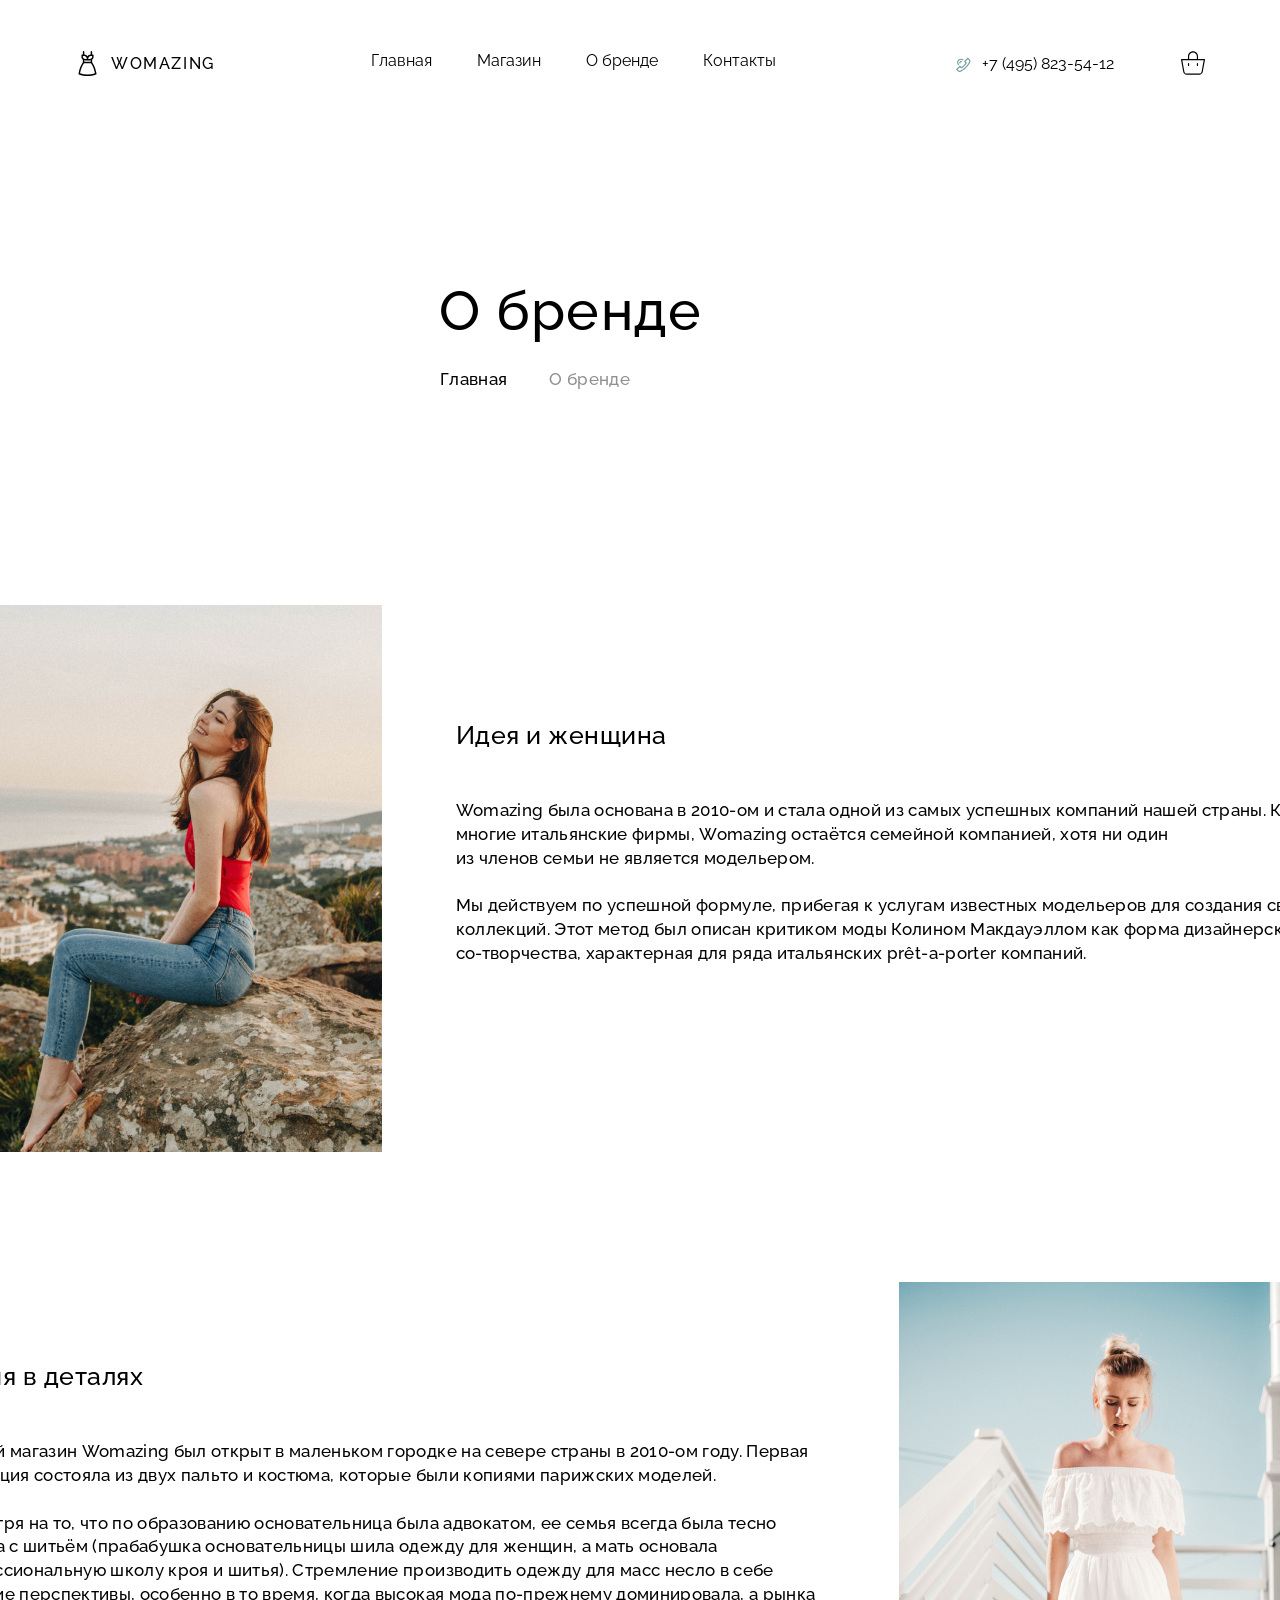
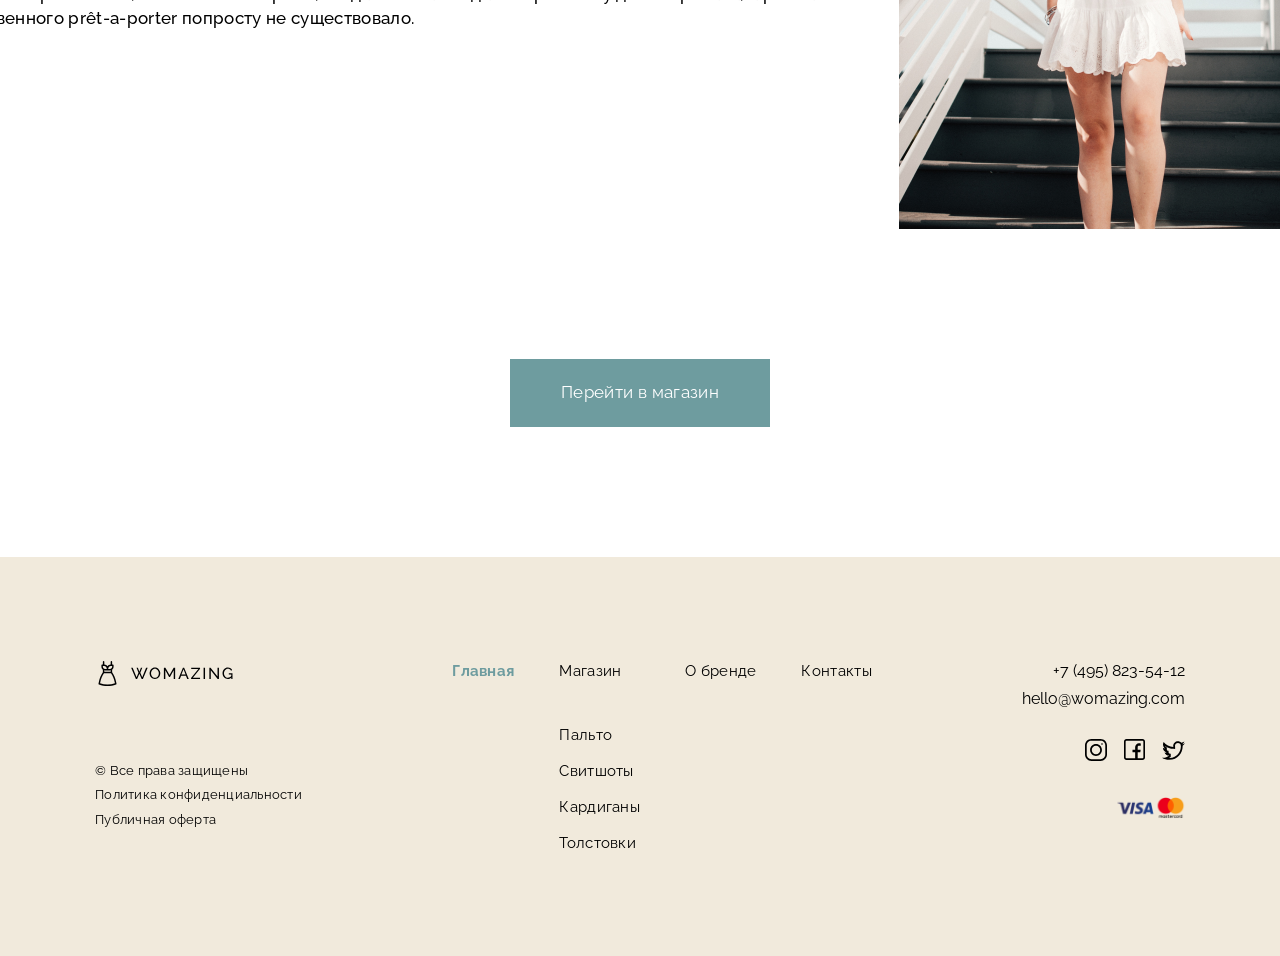
==== aboutbrand.html @ d9ff3e4c "feat: add aboutbrand section" ====
<!DOCTYPE html>
<html lang="ru  ">
<head>
    <meta charset="UTF-8">
    <meta name="viewport" content="width=device-width, initial-scale=1.0">
    <title>WOMAZING</title>
    <link rel="stylesheet" href="./assets/styles/index.css">
</head>
<body>
   <header class="header" id="header">
    <div class="container header__container">
        <div class="header__logo flex">
            <svg width="25" height="25" viewBox="0 0 25 25" fill="none" xmlns="http://www.w3.org/2000/svg">
            <path d="M21.5169 22.6493L21.1587 20.9776C20.4207 17.5332 19.0683 14.2964 17.1387 11.3529V8.64058C18.0275 7.97178 18.6035 6.9084 18.6035 5.71289V4.24805C18.6035 3.84355 18.2756 3.51562 17.8711 3.51562H17.1387V0.732422C17.1387 0.32793 16.8107 0 16.4062 0C16.0018 0 15.6738 0.32793 15.6738 0.732422V3.52339C14.3584 3.6001 13.2059 4.29209 12.5 5.31528C11.7941 4.29209 10.6416 3.6001 9.32617 3.52339V0.732422C9.32617 0.32793 8.99824 0 8.59375 0C8.18926 0 7.86133 0.32793 7.86133 0.732422V3.51562H7.1289C6.72441 3.51562 6.39648 3.84355 6.39648 4.24805V5.71289C6.39648 6.9084 6.97246 7.97178 7.86133 8.64058V11.3529C5.93174 14.2964 4.57934 17.5332 3.84126 20.9776L3.48305 22.6493C3.40649 23.0066 3.60507 23.3658 3.94853 23.4909C6.69741 24.4923 9.57451 25 12.5 25C15.4255 25 18.3026 24.4923 21.0515 23.4909C21.3949 23.3658 21.5935 23.0067 21.5169 22.6493ZM15.918 4.98047H17.1387V5.71289C17.1387 6.92446 16.153 7.91016 14.9414 7.91016H13.2324V7.66602C13.2324 6.1852 14.4372 4.98047 15.918 4.98047ZM7.86133 4.98047H9.08203C10.5628 4.98047 11.7676 6.1852 11.7676 7.66602V7.91016H10.0586C8.84702 7.91016 7.86133 6.92446 7.86133 5.71289V4.98047ZM10.0586 9.375H14.9414C15.1922 9.375 15.4371 9.34956 15.6738 9.30132V10.8398H9.32617V9.30132C9.56289 9.34956 9.80781 9.375 10.0586 9.375ZM12.5 23.5352C9.95849 23.5352 7.45561 23.128 5.05073 22.3244L5.27353 21.2846C5.96118 18.0757 7.21054 15.0566 8.98901 12.3047L16.0109 12.3047C17.7894 15.0566 19.0388 18.0757 19.7264 21.2845L19.9492 22.3244C17.5444 23.128 15.0415 23.5352 12.5 23.5352Z" fill="black"/>
            </svg>
            <h3 class="header__title_logo">Womazing</h3>
        </div>
        <nav class="header__nav">
            <ul class="header__menu flex">
                <li class="header__list header_list2"><a href="index.html">Главная</a></li>
                <li class="header__list" ><a href="oneitem.html">Магазин</a></li>
                <li class="header__list"><a href="aboutbrand.html">О бренде</a></li>
                <li class="header__list"><a href="contact.html">Контакты</a></li>
            </ul>
        </nav>
        <div class="header__shop_info flex">
            <div class="header__contact flex">
                
            <a href="tel:+74958235412" class="header__phone flex">
            <svg width="17" height="17" viewBox="0 0 17 17" fill="none" xmlns="http://www.w3.org/2000/svg">
            <g clip-path="url(#clip0_64246_422)">
            <path d="M2.25241 4.81643C0.750584 6.31823 0.750584 8.7618 2.25238 10.2636L3.05007 9.46592C1.98816 8.40402 1.98814 6.67613 3.0501 5.61417C4.11203 4.55224 5.83992 4.55224 6.90185 5.61414L7.69953 4.81646C6.19776 3.31463 3.75418 3.31466 2.25241 4.81643Z" fill="#6E9C9F"/>
            <path d="M3.84127 6.39119C3.2091 7.02336 3.20907 8.05201 3.84124 8.68421L4.63895 7.88653C4.54578 7.79335 4.49446 7.66947 4.49446 7.53772C4.49446 7.40599 4.54581 7.2821 4.63898 7.18893C4.73215 7.09576 4.85603 7.04444 4.98776 7.04444C5.11952 7.04444 5.24343 7.09576 5.33658 7.18893L6.13426 6.39122C5.50209 5.75902 4.47344 5.75902 3.84127 6.39119Z" fill="#6E9C9F"/>
            <path d="M13.7483 4.43513L11.8551 2.54848L7.92337 6.47367L9.44758 8.04781C9.19214 8.50125 8.6379 9.3699 7.69334 10.3145C6.74865 11.2592 5.87366 11.8197 5.41587 12.0792L3.87261 10.5556L0.0022583 14.4029L1.8851 16.2983C2.60485 17.0181 3.69998 17.2046 4.6102 16.7625C5.99921 16.0879 8.09546 14.8431 10.1943 12.7443C12.2931 10.6455 13.5379 8.54924 14.2125 7.16023C14.3723 6.83109 14.45 6.47787 14.45 6.12692C14.45 5.5072 14.2078 4.89464 13.7483 4.43513ZM13.1977 6.66732C12.5609 7.97846 11.3845 9.95865 9.39661 11.9466C7.40868 13.9345 5.42849 15.1109 4.11735 15.7477C3.63935 15.9799 3.06287 15.8806 2.6842 15.5019L1.59746 14.4079L3.87543 12.1436L5.19015 13.4415L5.5419 13.2849C5.59905 13.2595 6.95947 12.6438 8.49116 11.1121C10.0239 9.57947 10.6267 8.23054 10.6515 8.17386L10.8041 7.82683L9.50677 6.48705L11.8559 4.14178L12.9512 5.23327C13.3307 5.6133 13.4298 6.18952 13.1977 6.66732Z" fill="#6E9C9F"/>
            </g>
            <defs>
            <clipPath id="clip0_64246_422">
            <rect width="17" height="17" fill="white"/>
            </clipPath>
            </defs>
            </svg>
               <span class="header__number"> +7 (495) 823-54-12</span>
            </a>
            </div>
            <svg width="24" height="24" viewBox="0 0 24 24" fill="none" xmlns="http://www.w3.org/2000/svg">
            <g clip-path="url(#clip0_64246_433)">
            <path d="M23.8454 8.2243C23.7281 8.10906 23.5642 8.05442 23.4012 8.07624H17.0343V5.26295C17.0343 2.4826 14.7804 0.228699 12.0001 0.228699C9.21971 0.228699 6.96582 2.4826 6.96582 5.26295V8.07624H0.598861C0.421164 8.07624 0.243523 8.07624 0.154646 8.2243C0.0352739 8.33902 -0.0201042 8.5051 0.00659291 8.66851L2.22761 20.81C2.53789 22.5037 4.00034 23.7431 5.72199 23.7713H18.278C20.0046 23.7289 21.464 22.4797 21.7724 20.7804L23.9934 8.66851C24.0201 8.5051 23.9648 8.33902 23.8454 8.2243ZM8.1503 5.26295C8.1503 3.13682 9.87388 1.41324 12 1.41324C14.1261 1.41324 15.8497 3.13682 15.8497 5.26295V8.07624H8.1503V5.26295ZM20.5879 20.6323C20.3884 21.7547 19.4179 22.5759 18.278 22.5868H5.72199C4.58212 22.5759 3.61161 21.7547 3.41215 20.6323L1.30959 9.26078H22.6904L20.5879 20.6323Z" fill="black"/>
            <path d="M16.4421 15.0354C16.7692 15.0354 17.0343 14.7702 17.0343 14.4431V12.6663C17.0343 12.3392 16.7692 12.074 16.4421 12.074C16.1149 12.074 15.8498 12.3392 15.8498 12.6663V14.4431C15.8497 14.7702 16.1149 15.0354 16.4421 15.0354Z" fill="black"/>
            <path d="M7.55803 15.0354C7.88514 15.0354 8.1503 14.7702 8.1503 14.4431V12.6663C8.1503 12.3392 7.88514 12.074 7.55803 12.074C7.23092 12.074 6.96576 12.3392 6.96576 12.6663V14.4431C6.96576 14.7702 7.23092 15.0354 7.55803 15.0354Z" fill="black"/>
            </g>
            <defs>
            <clipPath id="clip0_64246_433">
            <rect width="24" height="24" fill="white"/>
            </clipPath>
            </defs>
            </svg>
        </div>
    </div>
   </header>

   <section class="hero_aboutbrand">
    <div class="containers hero_aboutbrand_container">
        <h1 class="hero_aboutbrand_title">О бренде</h1>
        <div class="about_breadcrumb">
            <p class="about_text">Главная</p>
            <p class="about_text aboutbrand_3">O бренде</p>
        </div>
    </div>
    <div class="about_body contai_ner">
        <div class="about_row">
            <div class="about_media">
                <img src="./assets/images/aboutbrandfirstimg.png"
                    alt="Основательница Womazing"
                    class="about_image"
                    loading="lazy" />
        </div>
        <div class="about_content">
            <h2 class="about_subtitle">Идея и женщина</h2>
            <p class="about_text">Womazing была основана в 2010-ом и стала одной из самых успешных компаний нашей страны. Как и многие итальянские фирмы, Womazing остаётся семейной компанией, хотя ни один<br> из членов семьи не является модельером.<br><br></p>
            <p class="about_text">Мы действуем по успешной формуле, прибегая к услугам известных модельеров для создания своих коллекций. Этот метод был описан критиком моды Колином Макдауэллом как форма дизайнерского со-творчества, характерная для ряда итальянских prêt-a-porter компаний. </p>
        </div>
        </div>
            <div class="about_row about_row--reversed">
            <div class="about_media">
                <img src="./assets/images/aboutbrandsecondpng.png"
                    alt="Магазин Womazing"
                    class="about_image"
                    loading="lazy" />
        </div>
        <div class="about_content about_content2">
            <h2 class="about_subtitle ">Магия в деталях</h2>
            <p class="about_text">Первый магазин Womazing был открыт в маленьком городке на севере страны в 2010-ом году. Первая коллекция состояла из двух пальто и костюма, которые были копиями парижских моделей.<br><br></p>
            <p class="about_text">Несмотря на то, что по образованию основательница была адвокатом, ее семья всегда была тесно связана с шитьём (прабабушка основательницы шила одежду для женщин, а мать основала профессиональную школу кроя и шитья). Стремление производить одежду для масс несло в себе большие перспективы, особенно в то время, когда высокая мода по-прежнему доминировала, а рынка качественного prêt-a-porter попросту не существовало. </p>
        </div>
        </div>
    
        <!-- CTA -->
        <div class="quantity-aboutbrand">
            <button class="brand_basket">Перейти в магазин</button>
        </div>

    </div>
   </section>

   <section>
       <footer class="footer" id="footer">
    <div class="container footer__container flex">
        <div class="footer__info">
            <svg width="139" height="25" viewBox="0 0 139 25" fill="none" xmlns="http://www.w3.org/2000/svg">
            <path d="M21.5169 22.6493L21.1587 20.9776C20.4207 17.5332 19.0683 14.2964 17.1387 11.3529V8.64058C18.0275 7.97178 18.6035 6.9084 18.6035 5.71289V4.24805C18.6035 3.84355 18.2756 3.51562 17.8711 3.51562H17.1387V0.732422C17.1387 0.32793 16.8107 0 16.4062 0C16.0018 0 15.6738 0.32793 15.6738 0.732422V3.52339C14.3584 3.6001 13.2059 4.29209 12.5 5.31528C11.7941 4.29209 10.6416 3.6001 9.32617 3.52339V0.732422C9.32617 0.32793 8.99824 0 8.59375 0C8.18926 0 7.86133 0.32793 7.86133 0.732422V3.51562H7.1289C6.72441 3.51562 6.39648 3.84355 6.39648 4.24805V5.71289C6.39648 6.9084 6.97246 7.97178 7.86133 8.64058V11.3529C5.93174 14.2964 4.57934 17.5332 3.84126 20.9776L3.48305 22.6493C3.40649 23.0066 3.60507 23.3658 3.94853 23.4909C6.69741 24.4923 9.57451 25 12.5 25C15.4255 25 18.3026 24.4923 21.0515 23.4909C21.3949 23.3658 21.5935 23.0067 21.5169 22.6493ZM15.918 4.98047H17.1387V5.71289C17.1387 6.92446 16.153 7.91016 14.9414 7.91016H13.2324V7.66602C13.2324 6.1852 14.4372 4.98047 15.918 4.98047ZM7.86133 4.98047H9.08203C10.5628 4.98047 11.7676 6.1852 11.7676 7.66602V7.91016H10.0586C8.84702 7.91016 7.86133 6.92446 7.86133 5.71289V4.98047ZM10.0586 9.375H14.9414C15.1922 9.375 15.4371 9.34956 15.6738 9.30132V10.8398H9.32617V9.30132C9.56289 9.34956 9.80781 9.375 10.0586 9.375ZM12.5 23.5352C9.95849 23.5352 7.45561 23.128 5.05073 22.3244L5.27353 21.2846C5.96118 18.0757 7.21054 15.0566 8.98901 12.3047L16.0109 12.3047C17.7894 15.0566 19.0388 18.0757 19.7264 21.2845L19.9492 22.3244C17.5444 23.128 15.0415 23.5352 12.5 23.5352Z" fill="black"/>
            <path d="M41.52 6.704H42.88L44.384 10.656L45.904 6.704H47.264L45.296 11.648L47.248 16.336L51.088 6.64H52.656L47.904 18H46.656L44.4 12.64L42.128 18H40.88L36.144 6.64H37.696L41.552 16.336L43.488 11.648L41.52 6.704ZM59.9274 18.08C59.1274 18.08 58.402 17.92 57.7514 17.6C57.1007 17.28 56.5354 16.848 56.0554 16.304C55.586 15.7493 55.2234 15.1307 54.9674 14.448C54.7114 13.7547 54.5834 13.0453 54.5834 12.32C54.5834 11.5627 54.7167 10.8427 54.9834 10.16C55.2607 9.46667 55.6394 8.85333 56.1194 8.32C56.61 7.776 57.1807 7.34933 57.8314 7.04C58.482 6.72 59.1914 6.56 59.9594 6.56C60.7594 6.56 61.4847 6.72533 62.1354 7.056C62.786 7.38667 63.346 7.82933 63.8154 8.384C64.2847 8.93867 64.6474 9.55733 64.9034 10.24C65.1594 10.9227 65.2874 11.6213 65.2874 12.336C65.2874 13.0933 65.154 13.8187 64.8874 14.512C64.6207 15.1947 64.242 15.808 63.7514 16.352C63.2714 16.8853 62.706 17.3067 62.0554 17.616C61.4047 17.9253 60.6954 18.08 59.9274 18.08ZM56.0394 12.32C56.0394 12.896 56.13 13.456 56.3114 14C56.5034 14.5333 56.77 15.008 57.1114 15.424C57.4527 15.84 57.8634 16.1707 58.3434 16.416C58.8234 16.6613 59.3567 16.784 59.9434 16.784C60.5514 16.784 61.0954 16.656 61.5754 16.4C62.0554 16.144 62.4607 15.8027 62.7914 15.376C63.1327 14.9493 63.3887 14.4693 63.5594 13.936C63.7407 13.4027 63.8314 12.864 63.8314 12.32C63.8314 11.744 63.7354 11.1893 63.5434 10.656C63.362 10.1227 63.0954 9.648 62.7434 9.232C62.402 8.80533 61.9914 8.47467 61.5114 8.24C61.042 7.99467 60.5194 7.872 59.9434 7.872C59.3354 7.872 58.7914 8 58.3114 8.256C57.8314 8.50133 57.4207 8.83733 57.0794 9.264C56.7487 9.69067 56.4927 10.1707 56.3114 10.704C56.13 11.2267 56.0394 11.7653 56.0394 12.32ZM78.7121 18V9.328L74.9681 16H74.0881L70.3281 9.328V18H68.8881V6.64H70.4081L74.5201 14.016L78.6481 6.64H80.1521V18H78.7121ZM87.9285 6.64H89.1445L93.7845 18H92.2485L90.9045 14.672H86.1365L84.8085 18H83.2725L87.9285 6.64ZM90.5845 13.552L88.5365 8.304L86.4245 13.552H90.5845ZM96.0526 16.88L103.381 7.92H96.1966V6.64H105.061V7.76L97.8606 16.72H105.061V18H96.0526V16.88ZM108.594 18V6.64H110.034V18H108.594ZM115.791 9.296V18H114.351V6.64H115.567L122.511 15.52V6.656H123.951V18H122.639L115.791 9.296ZM132.823 18.08C132.076 18.08 131.378 17.92 130.727 17.6C130.087 17.2693 129.527 16.832 129.047 16.288C128.567 15.7333 128.194 15.1147 127.927 14.432C127.66 13.7387 127.527 13.024 127.527 12.288C127.527 11.52 127.66 10.7947 127.927 10.112C128.194 9.41867 128.562 8.80533 129.031 8.272C129.511 7.73867 130.071 7.32267 130.711 7.024C131.362 6.71467 132.066 6.56 132.823 6.56C133.922 6.56 134.828 6.78933 135.543 7.248C136.258 7.70667 136.796 8.304 137.159 9.04L136.055 9.808C135.724 9.14667 135.271 8.656 134.695 8.336C134.119 8.016 133.484 7.856 132.791 7.856C132.215 7.856 131.692 7.97867 131.223 8.224C130.754 8.46933 130.348 8.80533 130.007 9.232C129.676 9.648 129.42 10.1227 129.239 10.656C129.068 11.1893 128.983 11.744 128.983 12.32C128.983 13.1307 129.154 13.8773 129.495 14.56C129.847 15.232 130.322 15.7707 130.919 16.176C131.516 16.5813 132.188 16.784 132.935 16.784C133.543 16.784 134.124 16.64 134.679 16.352C135.244 16.0533 135.778 15.6 136.279 14.992V13.424H133.831V12.336H137.495V18H136.279V16.464C135.298 17.5413 134.146 18.08 132.823 18.08Z" fill="black"/>
            </svg>
            <div class="footer__content">
                <p class="footer__desc">© Все права защищены </p>
                <p class="footer__desc">Политика конфиденциальности </p>
                <p class="footer__desc">Публичная оферта </p>
            </div>
        </div>
        <nav class="footer__nav flex">
            <ul class="footer__menu ">
                <li class="footer__list zg"><a href="#">Главная</a></li>
            </ul>
            <ul class="footer__menu ">
                <li class="footer__list "><a href="#">Магазин</a></li>
                <div class="footer__box">
                    <li class="footer__list list"><a href="#">Пальто</a></li>
                    <li class="footer__list"><a href="#">Свитшоты</a></li>
                    <li class="footer__list"><a href="#">Кардиганы</a></li>
                    <li class="footer__list"><a href="#">Толстовки</a></li>
                </div>
            </ul>
            <ul class="footer__menu ">
                <li class="footer__list"><a href="#">О бренде</a></li>
            </ul>
            <ul class="footer__menu ">
                <li class="footer__list"><a href="#">Контакты</a></li>
            </ul>
        </nav>
        <div class="footer__contact flex">
            <div class="footer__contact__box flex">
                <a href="tel:+74958235412">+7 (495) 823-54-12</a>
                <a href="mailto:hello@womazing.com">hello@womazing.com</a>
            </div>
            <div class="footer__ikon flex">
                <div class="instsgram">
                    <a href="#">
                        <svg width="22" height="22" viewBox="0 0 22 22" fill="none" xmlns="http://www.w3.org/2000/svg">
                        <g clip-path="url(#clip0_4_278)">
                        <path d="M15.6094 0H6.39066C2.86683 0 0 2.86683 0 6.39066V15.6093C0 19.1332 2.86683 22 6.39066 22H15.6093C19.1332 22 22 19.1332 22 15.6094V6.39066C22 2.86683 19.1332 0 15.6094 0ZM20.2812 15.6093C20.2812 18.1854 18.1854 20.2812 15.6094 20.2812H6.39066C3.81455 20.2812 1.71875 18.1854 1.71875 15.6094V6.39066C1.71875 3.81455 3.81455 1.71875 6.39066 1.71875H15.6093C18.1854 1.71875 20.2812 3.81455 20.2812 6.39066V15.6093Z" fill="black"/>
                        <path d="M11 5.07031C7.73034 5.07031 5.07031 7.73034 5.07031 11C5.07031 14.2697 7.73034 16.9297 11 16.9297C14.2697 16.9297 16.9297 14.2697 16.9297 11C16.9297 7.73034 14.2697 5.07031 11 5.07031ZM11 15.2109C8.6781 15.2109 6.78906 13.3219 6.78906 11C6.78906 8.6781 8.6781 6.78906 11 6.78906C13.3219 6.78906 15.2109 8.6781 15.2109 11C15.2109 13.3219 13.3219 15.2109 11 15.2109Z" fill="black"/>
                        <path d="M17.0156 5.84375C17.4902 5.84375 17.875 5.45899 17.875 4.98438C17.875 4.50976 17.4902 4.125 17.0156 4.125C16.541 4.125 16.1562 4.50976 16.1562 4.98438C16.1562 5.45899 16.541 5.84375 17.0156 5.84375Z" fill="black"/>
                        </g>
                        <defs>
                        <clipPath id="clip0_4_278">
                        <rect width="22" height="22" fill="white"/>
                        </clipPath>
                        </defs>
                        </svg>
                    </a>
                </div>
                <div class="facebook">
                    <a href="#">
                        <svg width="21" height="21" viewBox="0 0 21 21" fill="none" xmlns="http://www.w3.org/2000/svg">
                        <g clip-path="url(#clip0_4_303)">
                        <path d="M18.5391 0H2.46094C1.1039 0 0 1.1039 0 2.46094V18.5391C0 19.8961 1.1039 21 2.46094 21H18.5391C19.8961 21 21 19.8961 21 18.5391V2.46094C21 1.1039 19.8961 0 18.5391 0ZM19.3594 18.5391C19.3594 18.9914 18.9914 19.3594 18.5391 19.3594H13.6992V13.3711H16.3253L16.6314 10.8281H13.6992V8.08008C13.6992 7.37865 14.2283 6.84961 14.9297 6.84961H16.7754V4.4707C16.2896 4.40213 15.3525 4.30664 14.9297 4.30664C13.973 4.30664 13.0141 4.71023 12.2989 5.41374C11.5621 6.13857 11.1562 7.08801 11.1562 8.08729V10.8281H8.49023V13.3711H11.1562V19.3594H2.46094C2.00864 19.3594 1.64062 18.9914 1.64062 18.5391V2.46094C1.64062 2.00864 2.00864 1.64062 2.46094 1.64062H18.5391C18.9914 1.64062 19.3594 2.00864 19.3594 2.46094V18.5391Z" fill="black"/>
                        </g>
                        <defs>
                        <clipPath id="clip0_4_303">
                        <rect width="21" height="21" fill="white"/>
                        </clipPath>
                        </defs>
                        </svg>
                    </a>
                </div>
                <div class="twitter">
                    <a href="#">
                        <svg width="23" height="23" viewBox="0 0 23 23" fill="none" xmlns="http://www.w3.org/2000/svg">
                        <path d="M20.2712 5.16525L20.2598 5.12109C21.2343 4.53688 22.0211 3.5738 22.3711 2.4707C21.4584 3.01367 20.3904 3.42561 19.3164 3.63867C18.4552 2.7211 17.3061 2.15625 15.9473 2.15625C13.3429 2.15625 11.1855 4.26475 11.1855 6.87305C11.1855 7.24419 11.238 7.60752 11.3203 7.95117V7.99609C7.43875 7.77436 3.92429 5.80031 1.61719 2.96484C1.21231 3.66248 0.988281 4.65939 0.988281 5.52539C0.988281 6.87305 1.78852 8.67805 3.05469 9.52344V9.61328C2.29865 9.58278 1.52429 9.06195 0.898438 8.71484C0.898438 8.73546 0.92584 8.76026 0.92584 8.78088C0.92584 11.0696 2.6034 13.0436 4.76172 13.4766C4.38559 13.5761 3.85582 13.6562 3.45898 13.6562C3.15361 13.6562 2.84877 13.5765 2.56055 13.5215C3.16102 15.3978 4.89648 16.6211 6.96289 16.6211V16.666C5.35446 17.913 3.31577 18.7773 1.12305 18.7773C0.742154 18.7773 0.269531 18.7324 0 18.6875C2.08622 20.0277 4.56631 20.8438 7.23242 20.8438C15.9102 20.8438 20.6641 13.7012 20.6641 7.45703V6.82812C21.5871 6.16144 22.3686 5.26098 23 4.3125C23 4.3125 21.3439 5.09724 20.2712 5.16525ZM18.8672 7.45703C18.8672 8.80523 18.6031 10.221 18.1035 11.5512C17.5785 12.9492 16.8227 14.2107 15.8574 15.3005C14.3434 17.0096 11.6181 19.0469 7.23242 19.0469C7.10354 19.0469 6.97488 19.0446 6.84623 19.0402C7.26966 18.7945 7.67661 18.5211 8.06384 18.2209L8.75977 17.6814V16.8008V16.6211V14.8242L8.0195 14.816C7.21005 14.807 6.55859 14.1483 6.55859 13.3388V11.8696L5.58689 11.6502C5.1569 11.5531 4.85156 11.1711 4.85156 10.7303V9.61328V9.47852L4.8291 8.5626L4.02999 8.02907C3.6849 7.73874 3.37215 7.32406 3.14934 6.87529C5.50724 8.59481 8.30758 9.62379 11.2178 9.79005L13.1172 9.89854V7.99609V7.95117V7.73892L13.0677 7.5325C13.0111 7.29626 12.9824 7.07439 12.9824 6.87305C12.9824 6.09931 13.2911 5.3687 13.8517 4.81576C14.4156 4.25949 15.1598 3.95312 15.9473 3.95312C16.7434 3.95312 17.4362 4.26106 18.0063 4.86841L18.4647 5.35684L18.5202 5.57112L18.5316 5.61528L18.8672 6.91262V7.45703Z" fill="black"/>
                        </svg>
                    </a>
                </div>
            </div>
            <a href="#" class="payment-methods">
                <svg width="68" height="22" viewBox="0 0 68 22" fill="none" xmlns="http://www.w3.org/2000/svg" xmlns:xlink="http://www.w3.org/1999/xlink">
                <rect width="68" height="22" fill="url(#pattern0_4_327)"/>
                <defs>
                <pattern id="pattern0_4_327" patternContentUnits="objectBoundingBox" width="1" height="1">
                <use xlink:href="#image0_4_327" transform="matrix(0.000869703 0 0 0.00268817 -0.00268817 0)"/>
                </pattern>
                <image id="image0_4_327" width="1156" height="372" preserveAspectRatio="none" xlink:href="[data-uri]"/>
                </defs>
                </svg>

            </a>
        </div>
    </div>
   </footer>
   </section> 
   </body>
</html>
---- assets/styles/index.css ----
@import url(./reset.css);
@import url(./font.css);
@import url(./var.css);
@import url(./style.css);
@import url(./media.css);
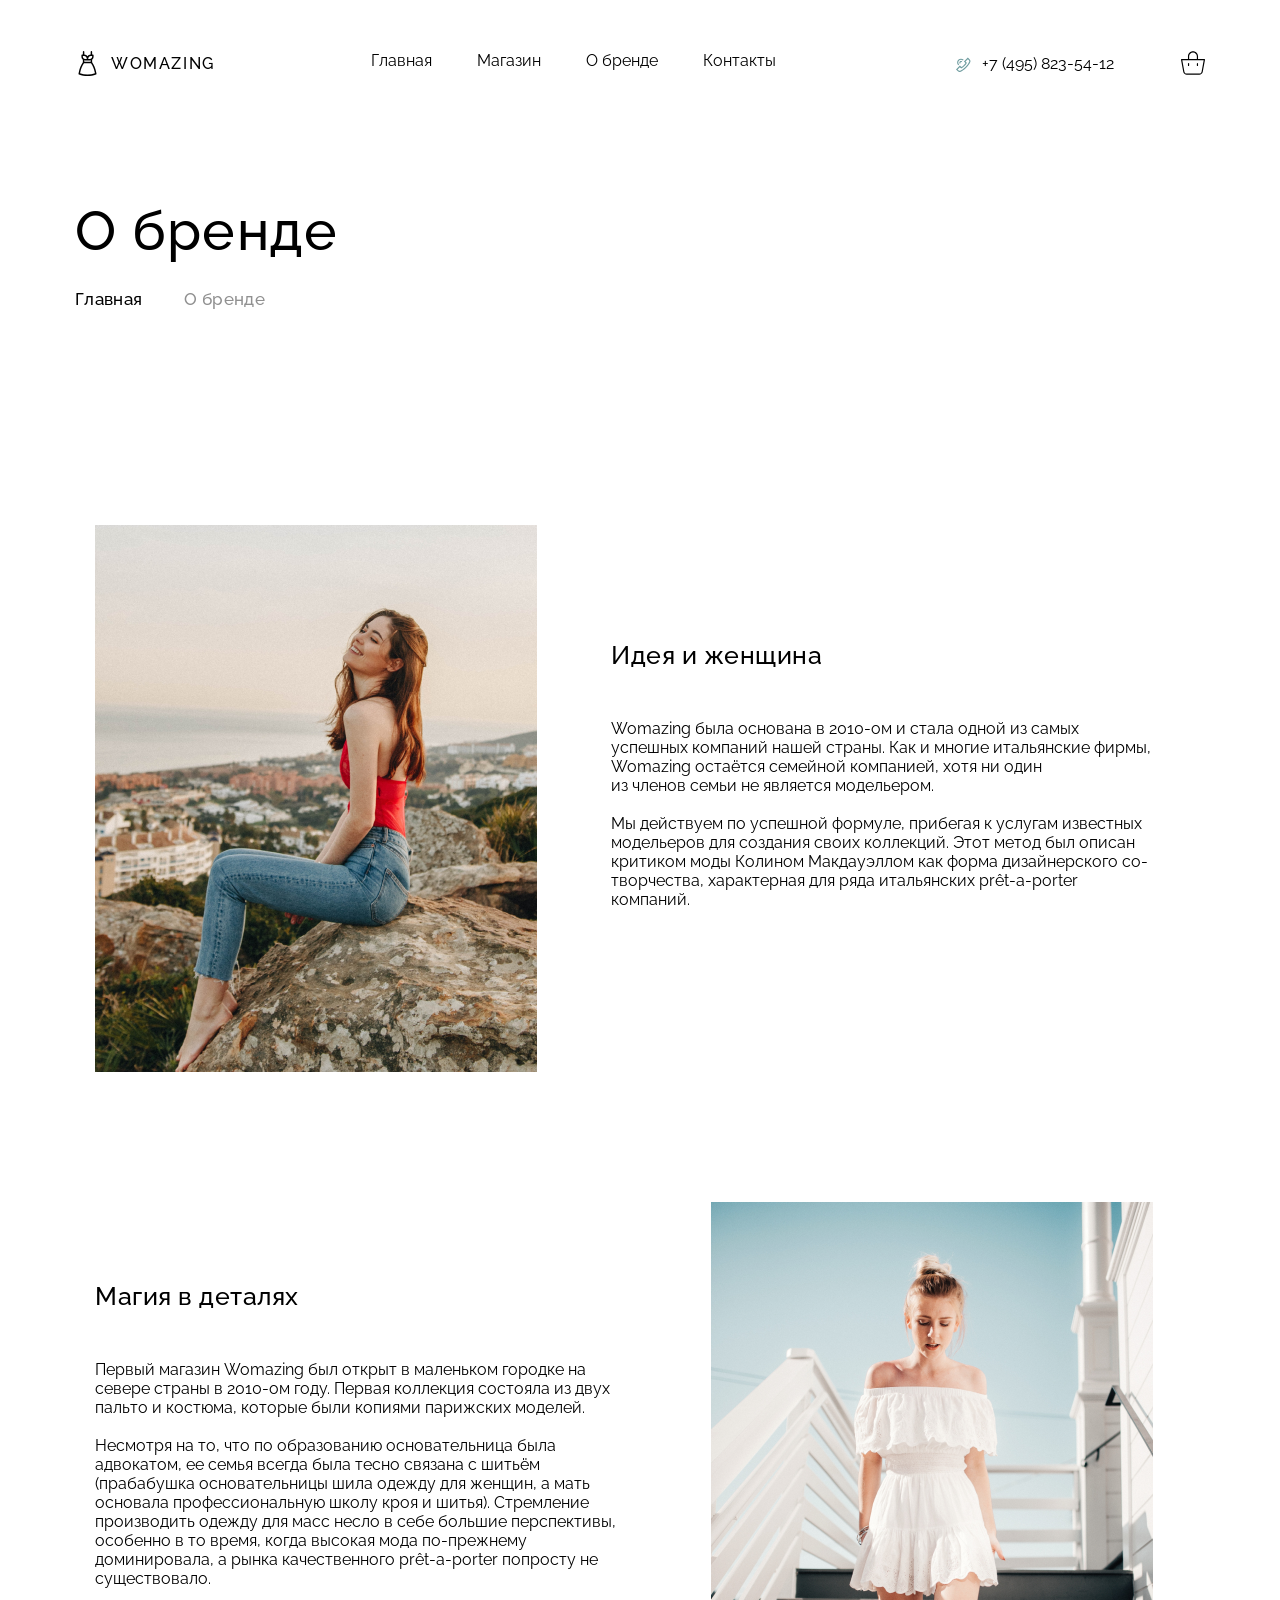
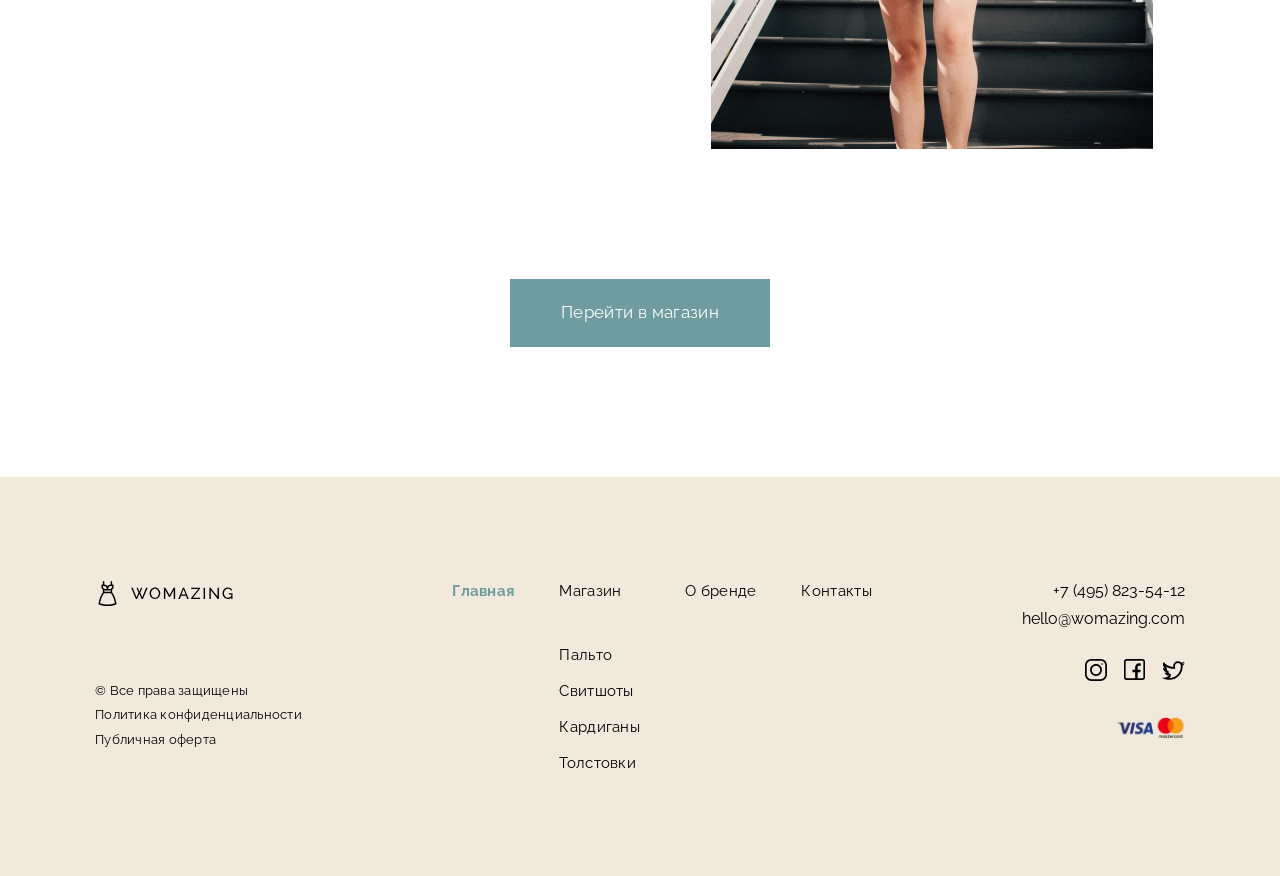
==== commit 6a585e07: "fix: correct padding in aboutbrand section" ====
--- a/aboutbrand.html
+++ b/aboutbrand.html
@@ -59,14 +59,14 @@
    </header>
 
    <section class="hero_aboutbrand">
-    <div class="containers hero_aboutbrand_container">
-        <h1 class="hero_aboutbrand_title">О бренде</h1>
-        <div class="about_breadcrumb">
-            <p class="about_text">Главная</p>
-            <p class="about_text aboutbrand_3">O бренде</p>
-        </div>
-    </div>
-    <div class="about_body contai_ner">
+    <div class="hero_aboutbrand_container">
+        <h1 class="hero_title">О бренде</h1>
+        <div class="hero_breadcrumb">
+            <p class="shot_text">Главная</p>
+            <p class="shot_text text_3">О бренде</p>
+        </div>
+    </div>
+    <div class="about_body container">
         <div class="about_row">
             <div class="about_media">
                 <img src="./assets/images/aboutbrandfirstimg.png"
@@ -96,7 +96,7 @@
     
         <!-- CTA -->
         <div class="quantity-aboutbrand">
-            <button class="brand_basket">Перейти в магазин</button>
+            <button class=" brand_basket">Перейти в магазин</button>
         </div>
 
     </div>
